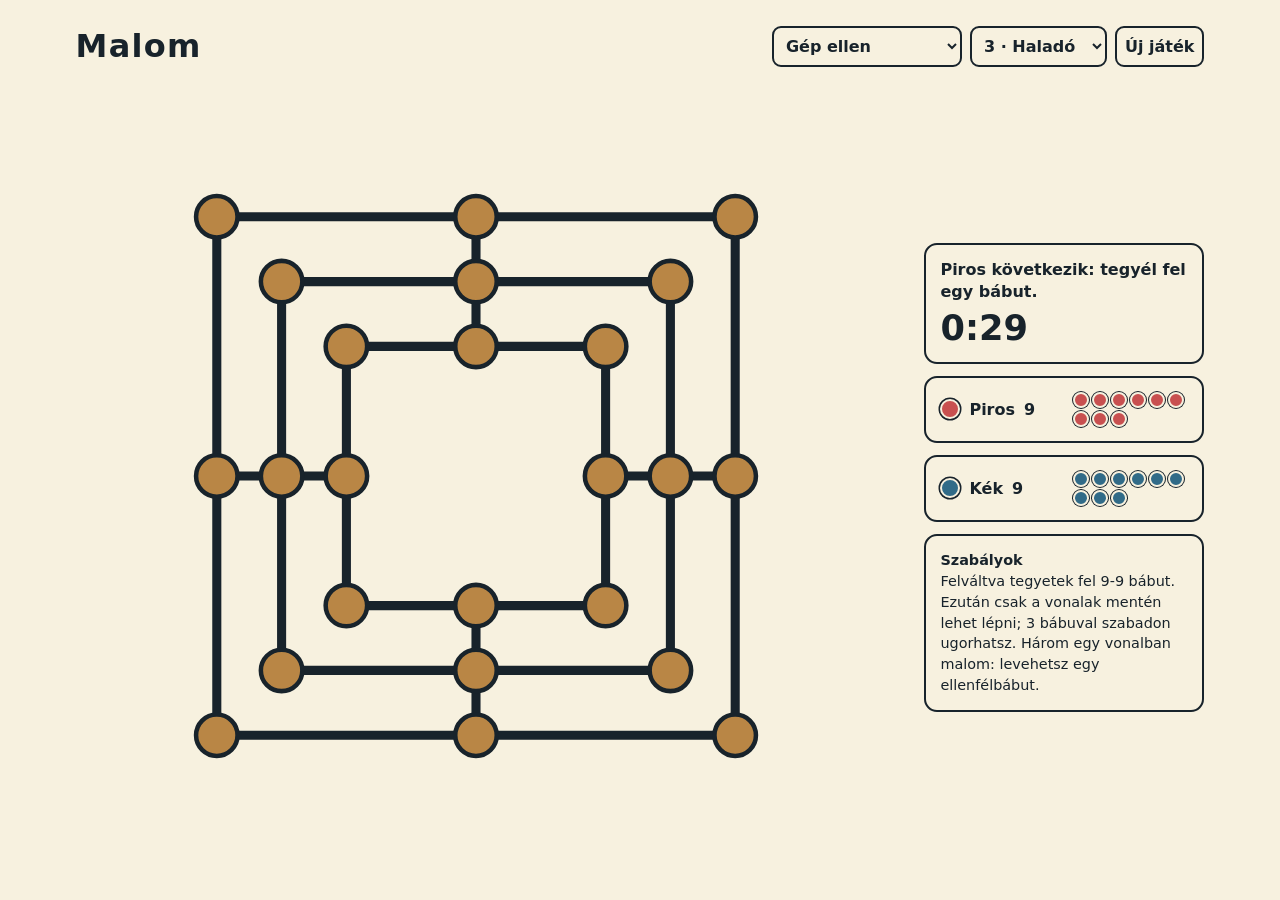
==== index.html @ 394af0d9 "Initial commit" ====
<!doctype html>
<html lang="hu"><head><meta charset="utf-8"><meta name="viewport" content="width=device-width,initial-scale=1"><title>Malom</title><style>
:root{--ink:#18232b;--paper:#f7f1df;--wood:#b98645;--red:#c85050;--blue:#316b88}*{box-sizing:border-box}body{margin:0;background:var(--paper);color:var(--ink);font-family:system-ui,sans-serif}.app{min-height:100vh;max-width:1180px;margin:auto;padding:clamp(12px,2vw,28px);display:flex;flex-direction:column;gap:14px}header{display:flex;justify-content:space-between;align-items:center;gap:12px;flex-wrap:wrap}h1{margin:0;letter-spacing:.04em}button,select{font:inherit;font-weight:700;border:2px solid var(--ink);border-radius:9px;padding:8px;background:var(--paper);color:var(--ink);cursor:pointer}.controls{display:flex;gap:8px;flex-wrap:wrap}.game{flex:1;display:grid;grid-template-columns:minmax(0,1fr) 280px;gap:clamp(16px,4vw,48px);align-items:center}.boardbox{width:min(74vh,min(100%,760px));max-height:72vh;aspect-ratio:1;justify-self:center}svg{width:100%;height:100%;overflow:visible}.line{stroke:var(--ink);stroke-width:1.4;fill:none}.node{fill:transparent;stroke:none;pointer-events:all}.node.target{fill:var(--wood);stroke:var(--ink);stroke-width:.7}.dot.red{background:var(--red)}.dot.blue{background:var(--blue)}.piece{stroke:var(--paper);stroke-width:1.5;cursor:pointer}.red{fill:var(--red)}.blue{fill:var(--blue)}.selected{stroke:var(--ink);stroke-width:3}.removable{stroke:var(--wood);stroke-width:4}.side{display:flex;flex-direction:column;gap:12px}.card{border:2px solid var(--ink);border-radius:13px;padding:14px}.status{font-weight:750;line-height:1.4;min-height:3em}.timer{font-size:2.2rem;font-weight:900;color:var(--red);font-variant-numeric:tabular-nums}.calm{color:var(--ink)}.row{display:flex;align-items:center;gap:9px}.dot{width:20px;height:20px;border-radius:50%;border:2px solid var(--paper);box-shadow:0 0 0 1.5px var(--ink)}.reserve{margin-left:auto;display:flex;gap:3px;flex-wrap:wrap;max-width:115px}.reserve .dot{width:16px;height:16px;box-shadow:0 0 0 1px var(--ink)}.draggable{cursor:grab}.draggable:active{cursor:grabbing}.help{font-size:.9rem;line-height:1.45}dialog{border:3px solid var(--ink);border-radius:16px;background:var(--paper);color:var(--ink);max-width:440px;text-align:center;padding:26px}dialog::backdrop{background:var(--ink);opacity:.55}dialog button{background:var(--wood)}@media(max-width:720px){.game{grid-template-columns:1fr;gap:12px}.boardbox{width:min(72vh,100%);max-height:61vh}.side{display:grid;grid-template-columns:1fr 1fr}.statuscard{grid-column:span 2}.help{display:none}}
</style></head><body><main class="app"><header><h1>Malom</h1><div class="controls"><select id="mode"><option value="ai">Gép ellen</option><option value="local">Élő ellenfél ellen</option></select><select id="level"><option value="1">1 · Kezdő</option><option value="2">2 · Könnyű</option><option value="3" selected>3 · Haladó</option><option value="4">4 · Erős</option><option value="5">5 · Profi</option></select><button id="new">Új játék</button></div></header><section class="game"><div class="boardbox"><svg id="board" viewBox="0 0 100 100" aria-label="Malomtábla"></svg></div><aside class="side"><div class="card statuscard"><div id="status" class="status"></div><div id="timer" class="timer calm">0:30</div></div><div class="card row"><span class="dot red"></span><b>Piros</b><b id="rc">9</b><span id="rr" class="reserve"></span></div><div class="card row"><span class="dot blue"></span><b>Kék</b><b id="bc">9</b><span id="br" class="reserve"></span></div><div class="card help"><b>Szabályok</b><br>Felváltva tegyetek fel 9-9 bábut. Ezután csak a vonalak mentén lehet lépni; 3 bábuval szabadon ugorhatsz. Három egy vonalban malom: levehetsz egy ellenfélbábut.</div></aside></section></main><dialog id="result"><h2 id="title"></h2><p id="message"></p><button id="again">Új játék</button></dialog><script>
(()=>{const P=[[10,10],[50,10],[90,10],[20,20],[50,20],[80,20],[30,30],[50,30],[70,30],[10,50],[20,50],[30,50],[70,50],[80,50],[90,50],[30,70],[50,70],[70,70],[20,80],[50,80],[80,80],[10,90],[50,90],[90,90]],L=[[0,1,2],[3,4,5],[6,7,8],[9,10,11],[12,13,14],[15,16,17],[18,19,20],[21,22,23],[0,9,21],[3,10,18],[6,11,15],[1,4,7],[16,19,22],[8,12,17],[5,13,20],[2,14,23]],A=Array.from({length:24},()=>[]),$=x=>document.querySelector(x);L.forEach(l=>l.forEach((p,i)=>l.forEach((q,j)=>{if(Math.abs(i-j)==1&&!A[p].includes(q))A[p].push(q)})));let s,timer,audio,busy=false;const books=[['csillagászat','Neil deGrasse Tyson: Astrophysics for People in a Hurry','https://www.goodreads.com/book/show/32191710-astrophysics-for-people-in-a-hurry'],['gondolkodás','Daniel Kahneman: Gyors és lassú gondolkodás','https://www.goodreads.com/book/show/11468377-thinking-fast-and-slow'],['történelem','Yuval Noah Harari: Sapiens','https://www.goodreads.com/book/show/23692271-sapiens'],['természet','Robin Wall Kimmerer: Braiding Sweetgrass','https://www.goodreads.com/book/show/17465709-braiding-sweetgrass'],['kreativitás','Austin Kleon: Steal Like an Artist','https://www.goodreads.com/book/show/13099738-steal-like-an-artist']];
const name=p=>p?'Kék':'Piros',human=p=>$('#mode').value==='local'||p===0,board=$('#board'),on=(p,z=s)=>z.b.filter(x=>x===p).length,total=(p,z=s)=>on(p,z)+z.r[p],mill=(b,i,p)=>L.some(l=>l.includes(i)&&l.every(x=>b[x]===p)),inMill=(b,i)=>b[i]!==null&&mill(b,i,b[i]);function targets(z,from){let p=z.turn;if(from===null)return z.b.map((v,i)=>v===null?i:null).filter(v=>v!==null);return on(p,z)===3?z.b.map((v,i)=>v===null?i:null).filter(v=>v!==null):A[from].filter(i=>z.b[i]===null)}function victims(z){let o=1-z.turn,n=z.b.map((v,i)=>v===o&&!inMill(z.b,i)?i:null).filter(v=>v!==null);return n.length?n:z.b.map((v,i)=>v===o?i:null).filter(v=>v!==null)}function text(){return s.remove?name(s.turn)+': válassz levehető bábut!':s.r[s.turn]?name(s.turn)+' következik: tegyél fel egy bábut.':name(s.turn)+' következik: válassz bábut, majd célpontot.'}function draw(){let tar=s.selected===null?(s.r[s.turn]?targets(s,null):[]):targets(s,s.selected),rem=s.remove?victims(s):[];board.innerHTML=L.map(l=>`<path class=line d="M ${P[l[0]]} L ${P[l[1]]} L ${P[l[2]]}"/>`).join('')+P.map((p,i)=>`<circle class="node ${tar.includes(i)?'target':''}" cx=${p[0]} cy=${p[1]} r=3.2 data-i="${i}" />`).join('')+s.b.map((p,i)=>p===null?'':`<circle class="piece ${p?'blue':'red'} ${s.selected===i?'selected':''} ${rem.includes(i)?'removable':''}" cx=${P[i][0]} cy=${P[i][1]} r=4.3 data-i="${i}" draggable="true" />`).join('');$('#status').textContent=text();$('#rc').textContent=total(0);$('#bc').textContent=total(1);for(let p=0;p<2;p++)$('#'+(p?'b':'r')+'r').innerHTML=Array(s.r[p]).fill(`<span class="dot ${p?'blue':'red'} draggable" draggable="true" data-reserve="${p}" title="Húzd a táblára"></span>`).join('');$('#level').disabled=$('#mode').value==='local'}function moved(i){if(mill(s.b,i,s.turn)){if(human(s.turn)){s.remove=true;draw();clock()}else{let v=victims(s);if(v.length)s.b[v[0]]=null;s.no=0;turn()}}else{s.no++;turn()}}function can(p,z=s){return z.r[p]?z.b.includes(null):on(p,z)===3?z.b.includes(null):z.b.some((v,i)=>v===p&&A[i].some(j=>z.b[j]===null))}function endcheck(){let o=1-s.turn;if(!s.r[o]&&(on(o)<3||!can(o))){end(s.turn);return true}if(s.no>=100){end(null);return true}}function turn(){if(endcheck())return;s.turn=1-s.turn;s.selected=null;draw();clock();if(!human(s.turn))computer()}function click(i){if(s.over||busy||!human(s.turn))return;audio||=(new(window.AudioContext||window.webkitAudioContext));if(s.remove){if(victims(s).includes(i)){s.b[i]=null;s.remove=false;s.no=0;turn()}return}let p=s.turn;if(s.r[p]){if(s.b[i]===null){s.b[i]=p;s.r[p]--;moved(i)}return}if(s.selected===null){if(s.b[i]===p){s.selected=i;draw()}return}if(i===s.selected){s.selected=null;draw()}else if(targets(s,s.selected).includes(i)){s.b[i]=p;s.b[s.selected]=null;s.selected=null;moved(i)}else if(s.b[i]===p){s.selected=i;draw()}}board.onclick=e=>{let x=e.target.closest('[data-i]');if(x)click(+x.dataset.i)};
document.addEventListener('dragstart',e=>{let r=e.target.closest('[data-reserve]');if(r){let p=+r.dataset.reserve;if(s.over||busy||!human(s.turn)||s.turn!==p||!s.r[p]){e.preventDefault();return}e.dataTransfer.setData('text/plain','reserve:'+p);return}let piece=e.target.closest('.piece');if(piece){let from=+piece.dataset.i;if(s.over||busy||!human(s.turn)||s.remove||s.r[s.turn]||s.b[from]!==s.turn){e.preventDefault();return}e.dataTransfer.setData('text/plain','move:'+from)}});
board.addEventListener('dragover',e=>e.preventDefault());
board.addEventListener('drop',e=>{e.preventDefault();let hit=e.target.closest('[data-i]');if(!hit)return;let to=+hit.dataset.i,data=e.dataTransfer.getData('text/plain');if(data==='reserve:'+s.turn&&s.r[s.turn]&&s.b[to]===null)click(to);else if(data.startsWith('move:')){let from=+data.slice(5);if(s.selected===null)click(from);if(s.selected===from)click(to)}});
function clock(){s.last=performance.now();s.snores=0;clearInterval(timer);if(human(s.turn)&&!s.over)timer=setInterval(()=>{let elapsed=(performance.now()-s.last)/1000,left=Math.max(0,30-Math.floor(elapsed));$('#timer').textContent='0:'+String(left).padStart(2,'0');$('#timer').classList.toggle('calm',left>5);if(elapsed>=30&&Math.floor((elapsed-30)/3)>=s.snores){s.snores++;snore();$('#status').textContent=name(s.turn)+', ébresztő — lépj!'}},250)}function snore(){try{audio||=(new(window.AudioContext||window.webkitAudioContext));let t=audio.currentTime,o=audio.createOscillator(),g=audio.createGain();o.type='sawtooth';o.frequency.setValueAtTime(90,t);o.frequency.exponentialRampToValueAtTime(55,t+.6);g.gain.setValueAtTime(.001,t);g.gain.exponentialRampToValueAtTime(.12,t+.08);g.gain.exponentialRampToValueAtTime(.001,t+.75);o.connect(g).connect(audio.destination);o.start();o.stop(t+.76)}catch(e){}}function clone(z){return{b:[...z.b],r:[...z.r],turn:z.turn,no:z.no}}function moves(z){let p=z.turn,out=[];if(z.r[p])z.b.forEach((v,to)=>v===null&&out.push({to}));else z.b.forEach((v,from)=>v===p&&targets(z,from).forEach(to=>out.push({from,to})));return out}function apply(z,m){let n=clone(z),p=n.turn;if(m.from===undefined){n.b[m.to]=p;n.r[p]--}else{n.b[m.to]=p;n.b[m.from]=null}if(mill(n.b,m.to,p)){let v=victims(n);if(v.length)n.b[v[0]]=null;n.no=0}else n.no++;n.turn=1-p;return n}function score(z,me){let op=1-me,thr=p=>L.filter(l=>l.filter(i=>z.b[i]===p).length===2&&l.some(i=>z.b[i]===null)).length;return(total(me,z)-total(op,z))*100+thr(me)*18-thr(op)*23+(can(me,z)?3:-500)+(can(op,z)?0:500)}function search(z,d,al,be,me){if(!d)return score(z,me);let ms=moves(z);if(!ms.length)return z.turn===me?-9999:9999;let max=z.turn===me,b=max?-1e9:1e9;for(let m of ms){let v=search(apply(z,m),d-1,al,be,me);if(max){b=Math.max(b,v);al=Math.max(al,b)}else{b=Math.min(b,v);be=Math.min(be,b)}if(be<=al)break}return b}function computer(){busy=true;setTimeout(()=>{let ms=moves(s),lv=+$('#level').value,d=[0,1,2,3,4,4][lv],pick=ms[Math.floor(Math.random()*ms.length)],best=-1e9;for(let m of ms){let v=lv===1?Math.random():search(apply(s,m),d,-1e9,1e9,1)+Math.random()*(6-lv)*30;if(v>best){best=v;pick=m}}busy=false;if(pick.from===undefined){s.b[pick.to]=1;s.r[1]--}else{s.b[pick.to]=1;s.b[pick.from]=null}moved(pick.to)},400)}function end(w){s.over=true;clearInterval(timer);let title=$('#title'),msg=$('#message');if(w===null){title.textContent='Döntetlen';msg.textContent='Szép, kitartó játszma volt!'}else if(human(w)){title.textContent='Gratulálok, nyertél!';msg.textContent='Remek játék volt!'}else{let b=books[Math.floor(Math.random()*books.length)];title.textContent='A gép nyert';msg.innerHTML=`Visszavágó? Addig is egy ${b[0]} témájú könyv: <a target=_blank rel=noopener href="${b[2]}">${b[1]}</a>.`}$('#result').showModal()}function fresh(){$('#result').close();clearInterval(timer);s={b:Array(24).fill(null),r:[9,9],turn:Math.random()<.5?0:1,remove:false,selected:null,over:false,no:0};busy=false;draw();clock();if(!human(s.turn))computer()}$('#new').onclick=fresh;$('#again').onclick=fresh;$('#mode').onchange=fresh;fresh()})();
</script></body></html>
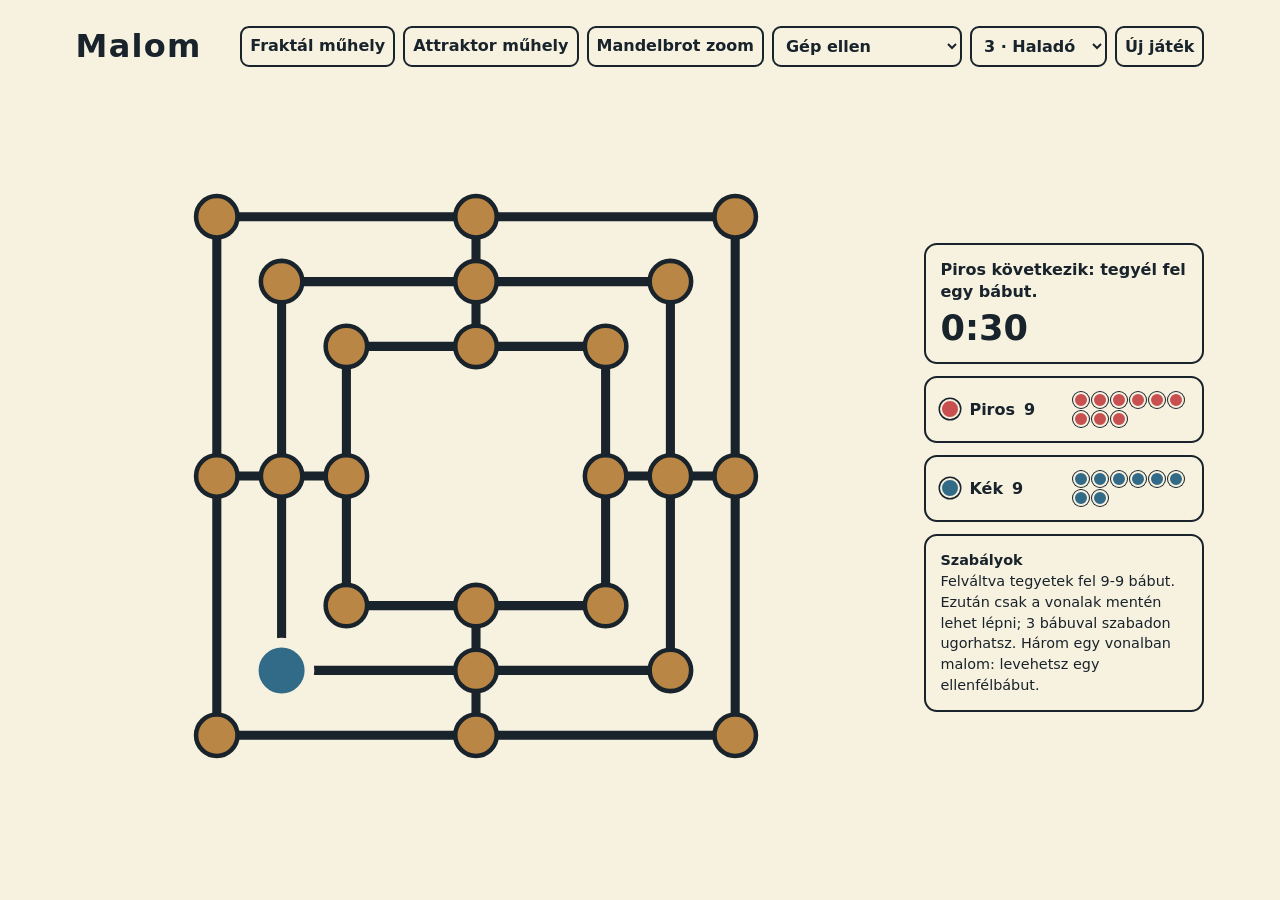
==== commit 6117aa48: "Add local Malom visualization pages" ====
--- a/index.html
+++ b/index.html
@@ -8,4 +8,4 @@
 board.addEventListener('dragover',e=>e.preventDefault());
 board.addEventListener('drop',e=>{e.preventDefault();let hit=e.target.closest('[data-i]');if(!hit)return;let to=+hit.dataset.i,data=e.dataTransfer.getData('text/plain');if(data==='reserve:'+s.turn&&s.r[s.turn]&&s.b[to]===null)click(to);else if(data.startsWith('move:')){let from=+data.slice(5);if(s.selected===null)click(from);if(s.selected===from)click(to)}});
 function clock(){s.last=performance.now();s.snores=0;clearInterval(timer);if(human(s.turn)&&!s.over)timer=setInterval(()=>{let elapsed=(performance.now()-s.last)/1000,left=Math.max(0,30-Math.floor(elapsed));$('#timer').textContent='0:'+String(left).padStart(2,'0');$('#timer').classList.toggle('calm',left>5);if(elapsed>=30&&Math.floor((elapsed-30)/3)>=s.snores){s.snores++;snore();$('#status').textContent=name(s.turn)+', ébresztő — lépj!'}},250)}function snore(){try{audio||=(new(window.AudioContext||window.webkitAudioContext));let t=audio.currentTime,o=audio.createOscillator(),g=audio.createGain();o.type='sawtooth';o.frequency.setValueAtTime(90,t);o.frequency.exponentialRampToValueAtTime(55,t+.6);g.gain.setValueAtTime(.001,t);g.gain.exponentialRampToValueAtTime(.12,t+.08);g.gain.exponentialRampToValueAtTime(.001,t+.75);o.connect(g).connect(audio.destination);o.start();o.stop(t+.76)}catch(e){}}function clone(z){return{b:[...z.b],r:[...z.r],turn:z.turn,no:z.no}}function moves(z){let p=z.turn,out=[];if(z.r[p])z.b.forEach((v,to)=>v===null&&out.push({to}));else z.b.forEach((v,from)=>v===p&&targets(z,from).forEach(to=>out.push({from,to})));return out}function apply(z,m){let n=clone(z),p=n.turn;if(m.from===undefined){n.b[m.to]=p;n.r[p]--}else{n.b[m.to]=p;n.b[m.from]=null}if(mill(n.b,m.to,p)){let v=victims(n);if(v.length)n.b[v[0]]=null;n.no=0}else n.no++;n.turn=1-p;return n}function score(z,me){let op=1-me,thr=p=>L.filter(l=>l.filter(i=>z.b[i]===p).length===2&&l.some(i=>z.b[i]===null)).length;return(total(me,z)-total(op,z))*100+thr(me)*18-thr(op)*23+(can(me,z)?3:-500)+(can(op,z)?0:500)}function search(z,d,al,be,me){if(!d)return score(z,me);let ms=moves(z);if(!ms.length)return z.turn===me?-9999:9999;let max=z.turn===me,b=max?-1e9:1e9;for(let m of ms){let v=search(apply(z,m),d-1,al,be,me);if(max){b=Math.max(b,v);al=Math.max(al,b)}else{b=Math.min(b,v);be=Math.min(be,b)}if(be<=al)break}return b}function computer(){busy=true;setTimeout(()=>{let ms=moves(s),lv=+$('#level').value,d=[0,1,2,3,4,4][lv],pick=ms[Math.floor(Math.random()*ms.length)],best=-1e9;for(let m of ms){let v=lv===1?Math.random():search(apply(s,m),d,-1e9,1e9,1)+Math.random()*(6-lv)*30;if(v>best){best=v;pick=m}}busy=false;if(pick.from===undefined){s.b[pick.to]=1;s.r[1]--}else{s.b[pick.to]=1;s.b[pick.from]=null}moved(pick.to)},400)}function end(w){s.over=true;clearInterval(timer);let title=$('#title'),msg=$('#message');if(w===null){title.textContent='Döntetlen';msg.textContent='Szép, kitartó játszma volt!'}else if(human(w)){title.textContent='Gratulálok, nyertél!';msg.textContent='Remek játék volt!'}else{let b=books[Math.floor(Math.random()*books.length)];title.textContent='A gép nyert';msg.innerHTML=`Visszavágó? Addig is egy ${b[0]} témájú könyv: <a target=_blank rel=noopener href="${b[2]}">${b[1]}</a>.`}$('#result').showModal()}function fresh(){$('#result').close();clearInterval(timer);s={b:Array(24).fill(null),r:[9,9],turn:Math.random()<.5?0:1,remove:false,selected:null,over:false,no:0};busy=false;draw();clock();if(!human(s.turn))computer()}$('#new').onclick=fresh;$('#again').onclick=fresh;$('#mode').onchange=fresh;fresh()})();
-</script></body></html>
+</script><script>document.addEventListener('DOMContentLoaded',()=>{const controls=document.querySelector('header .controls');if(!controls)return;[['fractals-link','fractals.html','Fraktál műhely'],['attractors-link','attractors.html','Attraktor műhely'],['zoom-link','mandelbrot-zoom.html','Mandelbrot zoom']].reverse().forEach(([id,href,label])=>{if(document.getElementById(id))return;const link=document.createElement('a');link.id=id;link.href=href;link.textContent=label;link.style.cssText='font:inherit;font-weight:700;border:2px solid var(--ink);border-radius:9px;padding:8px;background:var(--paper);color:var(--ink);text-decoration:none';controls.prepend(link)})});</script></body></html>
